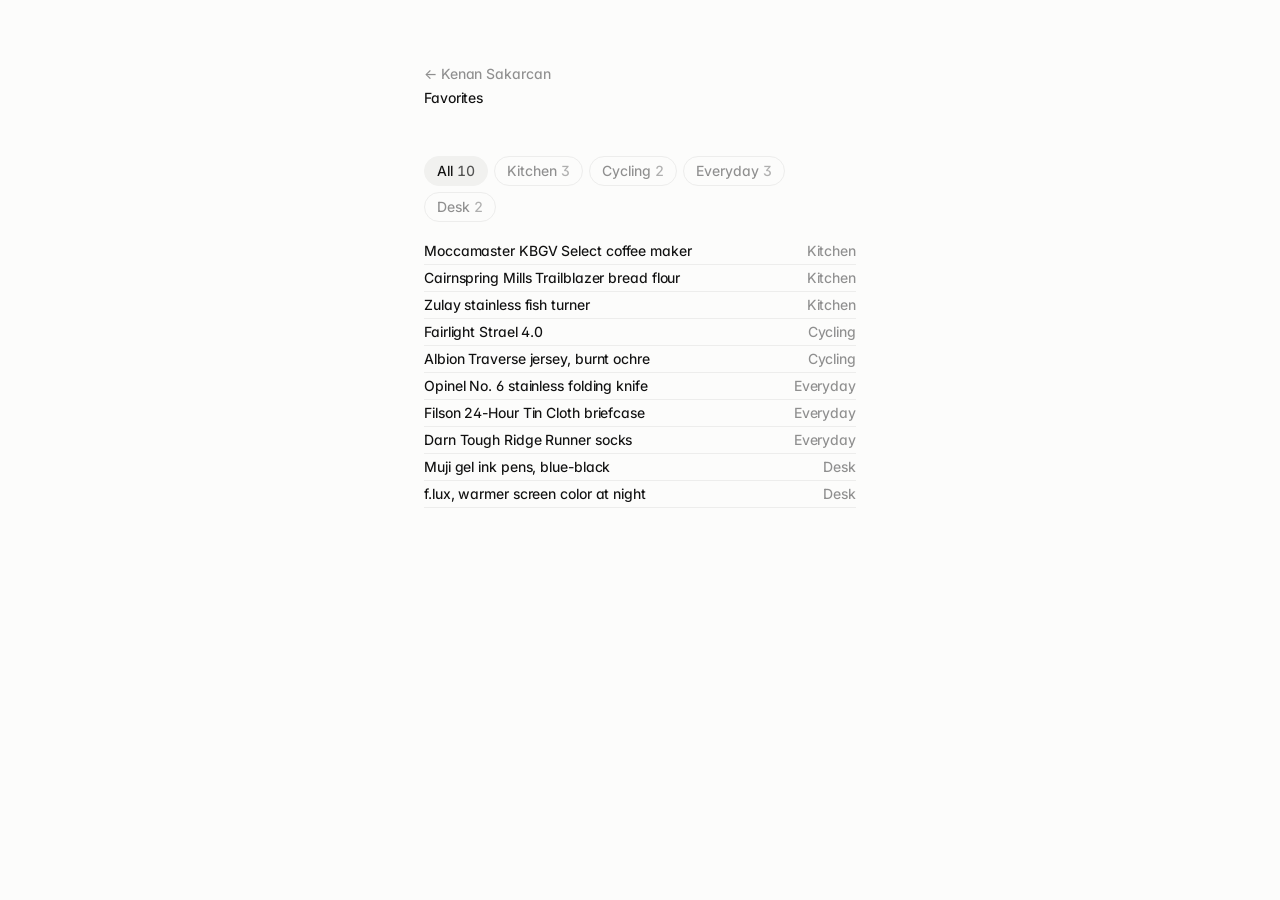
==== favorites/index.html @ 1b2c2ce7 "Show Favorites as a tight one-line list Co-Authored-By: Claude Opus 5.5 <noreply@anthropic.com>" ====
<!doctype html>
<html lang="en">
<head>
<meta charset="utf-8">
<meta name="viewport" content="width=device-width, initial-scale=1, viewport-fit=cover">
<title>Favorites | Kenan Sakarcan</title>
<meta name="description" content="Things Kenan Sakarcan uses and likes: kitchen, cycling, everyday carry and desk.">
<link rel="preconnect" href="https://fonts.googleapis.com">
<link rel="preconnect" href="https://fonts.gstatic.com" crossorigin>
<link rel="stylesheet" href="https://fonts.googleapis.com/css2?family=Inter:wght@400..600&display=swap">
<link rel="stylesheet" href="../pages.css">
</head>
<body>
<main class="page">
  <header>
    <a class="back" href="../">&larr; Kenan Sakarcan</a>
    <h1>Favorites</h1>
  </header>

  <section aria-label="Favorite things">
    <div class="filters" role="group" aria-label="Filter by category">
      <button type="button" class="chip" data-filter="all" aria-pressed="true">All<span class="count">10</span></button>
      <button type="button" class="chip" data-filter="kitchen" aria-pressed="false">Kitchen<span class="count">3</span></button>
      <button type="button" class="chip" data-filter="cycling" aria-pressed="false">Cycling<span class="count">2</span></button>
      <button type="button" class="chip" data-filter="everyday" aria-pressed="false">Everyday<span class="count">3</span></button>
      <button type="button" class="chip" data-filter="desk" aria-pressed="false">Desk<span class="count">2</span></button>
    </div>

    <div class="list" id="list">
      <a class="item" data-cat="kitchen" href="https://www.seattlecoffeegear.com/products/moccamaster-kbgv-select-coffee-maker?variant=53295195357491" target="_blank" rel="noopener"><span class="title">Moccamaster KBGV Select coffee maker</span><span class="meta">Kitchen</span></a>
      <a class="item" data-cat="kitchen" href="https://cairnspring.com/products/trailblazer-bread-flour" target="_blank" rel="noopener"><span class="title">Cairnspring Mills Trailblazer bread flour</span><span class="meta">Kitchen</span></a>
      <a class="item" data-cat="kitchen" href="https://www.amazon.com/dp/B091BNR2WJ" target="_blank" rel="noopener"><span class="title">Zulay stainless fish turner</span><span class="meta">Kitchen</span></a>
      <a class="item" data-cat="cycling" href="https://fairlightcycles.com/strael-4-0/" target="_blank" rel="noopener"><span class="title">Fairlight Strael 4.0</span><span class="meta">Cycling</span></a>
      <a class="item" data-cat="cycling" href="https://www.albioncycling.com/products/mens-traverse-jersey-burnt-ochre_" target="_blank" rel="noopener"><span class="title">Albion Traverse jersey, burnt ochre</span><span class="meta">Cycling</span></a>
      <a class="item" data-cat="everyday" href="https://www.woodcraft.com/products/opinel-no-6-stainless-steel-folding-pocketknife?variant=43403563991178" target="_blank" rel="noopener"><span class="title">Opinel No. 6 stainless folding knife</span><span class="meta">Everyday</span></a>
      <a class="item" data-cat="everyday" href="https://www.filson.com/products/24-hour-tin-cloth-briefcase-dark-tan-2" target="_blank" rel="noopener"><span class="title">Filson 24-Hour Tin Cloth briefcase</span><span class="meta">Everyday</span></a>
      <a class="item" data-cat="everyday" href="https://darntough.com/products/mens-merino-wool-ridge-runner-micro-crew-no-cushion-ultra-lightweight-running-socks?variant=44451176251578" target="_blank" rel="noopener"><span class="title">Darn Tough Ridge Runner socks</span><span class="meta">Everyday</span></a>
      <a class="item" data-cat="desk" href="https://www.muji.us/products/gel-ink-ballpoint-pen-knock-type-blue-black-10-pack-9a63007" target="_blank" rel="noopener"><span class="title">Muji gel ink pens, blue-black</span><span class="meta">Desk</span></a>
      <a class="item" data-cat="desk" href="https://justgetflux.com/" target="_blank" rel="noopener"><span class="title">f.lux, warmer screen color at night</span><span class="meta">Desk</span></a>
    </div>
  </section>
</main>
<script>
  (function () {
    var chips = Array.prototype.slice.call(document.querySelectorAll('.chip'));
    var cards = Array.prototype.slice.call(document.querySelectorAll('.item'));
    var names = chips.map(function (c) { return c.getAttribute('data-filter'); });
    function apply(cat) {
      if (names.indexOf(cat) < 0) cat = 'all';
      chips.forEach(function (c) { c.setAttribute('aria-pressed', String(c.getAttribute('data-filter') === cat)); });
      cards.forEach(function (card) { card.hidden = cat !== 'all' && card.getAttribute('data-cat') !== cat; });
    }
    chips.forEach(function (c) {
      c.addEventListener('click', function () {
        var cat = c.getAttribute('data-filter');
        apply(cat);
        try { history.replaceState(null, '', cat === 'all' ? location.pathname : '#' + cat); } catch (e) {}
      });
    });
    window.addEventListener('hashchange', function () { apply(location.hash.slice(1)); });
    apply(location.hash.slice(1));
  })();
</script>
</body>
</html>
---- pages.css ----
/* Shared styles for the inner pages (Favorites, Reads). Mirrors the homepage tokens. */
:root {
  --bg: #FCFCFB;
  --fg: #111111;
  --muted: #8F8F8F;
  --line: #EDEDEC;
  --font: "Inter", -apple-system, BlinkMacSystemFont, "Segoe UI", Helvetica, Arial, sans-serif;
  color-scheme: light;
  padding-top: env(safe-area-inset-top, 0px);
  padding-bottom: env(safe-area-inset-bottom, 0px);
}
@media (prefers-color-scheme: dark) {
  :root { --bg: #111111; --fg: #EDEDED; --muted: #7D7D7D; --line: #222222; color-scheme: dark; }
}

* { box-sizing: border-box; }
body {
  margin: 0;
  background: var(--bg);
  color: var(--fg);
  font-family: var(--font);
  font-size: 14px;
  line-height: 20px;
  font-weight: 460;
  letter-spacing: -0.09px;
  font-feature-settings: "cv11", "ss01";
  -webkit-font-smoothing: antialiased;
}
a { color: var(--fg); text-decoration: none; }
a:focus-visible { outline: 2px solid var(--fg); outline-offset: 2px; border-radius: 2px; }

.page {
  max-width: calc(432px + 32px);
  margin: 0 auto;
  padding-block: 64px 96px;
  padding-left: max(16px, env(safe-area-inset-left, 0px));
  padding-right: max(16px, env(safe-area-inset-right, 0px));
  display: grid;
  gap: 48px;
}

/* Header: back to home, then the page title */
.back { color: var(--muted); transition: color .15s; }
.back:hover { color: var(--fg); }
header { display: grid; gap: 4px; }
h1 { font-size: 14px; font-weight: 460; margin: 0; }
.intro { color: var(--muted); margin: 0; }

/* Groups: a muted label column on the left, hairline rows on the right */
.group { display: grid; grid-template-columns: 84px minmax(0, 1fr); gap: 0 16px; }
.group-label { color: var(--muted); padding-top: 6px; }
.rows { display: grid; }
.row {
  display: grid; grid-template-columns: minmax(0, 1fr) auto; gap: 16px; align-items: baseline;
  padding: 6px 0; border-top: 1px solid var(--line);
}
.row:first-child { border-top: 0; }
.row .meta { color: var(--muted); text-align: right; }
a.row:hover .title { color: var(--muted); }
.groups { display: grid; gap: 24px; }

@media (max-width: 420px) {
  .group { grid-template-columns: minmax(0, 1fr); }
  .group-label { padding-top: 0; margin-bottom: 2px; }
}
@media (prefers-reduced-motion: reduce) { * { transition: none !important; } }

/* ---------- Favorites list ---------- */
:root { --chip: #F1F1EF; }
@media (prefers-color-scheme: dark) { :root { --chip: #1C1C1C; } }


.filters { display: flex; flex-wrap: wrap; gap: 6px; margin: 0 0 16px; padding: 0; list-style: none; }
.chip {
  font: inherit; color: var(--muted); background: transparent;
  border: 1px solid var(--line); border-radius: 999px;
  padding: 4px 12px; cursor: pointer; transition: color .15s, background .15s, border-color .15s;
}
.chip .count { font-variant-numeric: tabular-nums; margin-left: 4px; opacity: .7; }
.chip:hover { color: var(--fg); }
.chip[aria-pressed="true"] { color: var(--fg); background: var(--chip); border-color: var(--chip); }
.chip:focus-visible { outline: 2px solid var(--fg); outline-offset: 2px; }

/* One item per line, single spaced, hairline between items */
.list { display: grid; }
.item {
  display: grid; grid-template-columns: minmax(0, 1fr) auto; gap: 16px; align-items: baseline;
  padding: 3px 0; border-bottom: 1px solid var(--line);
}
.item[hidden] { display: none; }
.item .meta { color: var(--muted); }
.item:hover .title { color: var(--muted); }
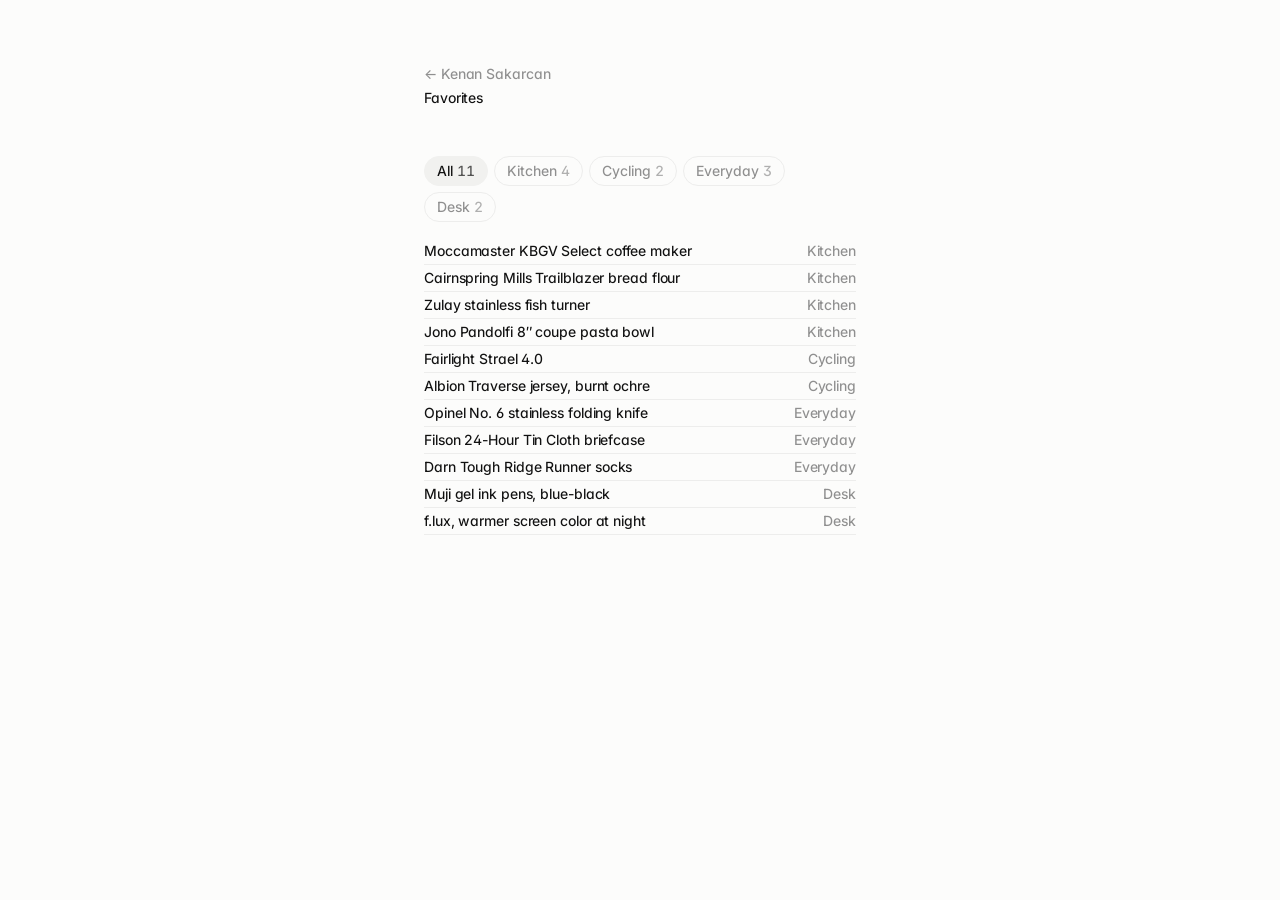
==== commit 07cf6a3e: "Add Jono Pandolfi coupe pasta bowl to Favorites Co-Authored-By: Claude Opus 5.5 <noreply@anthropic.c" ====
--- a/favorites/index.html
+++ b/favorites/index.html
@@ -19,8 +19,8 @@
 
   <section aria-label="Favorite things">
     <div class="filters" role="group" aria-label="Filter by category">
-      <button type="button" class="chip" data-filter="all" aria-pressed="true">All<span class="count">10</span></button>
-      <button type="button" class="chip" data-filter="kitchen" aria-pressed="false">Kitchen<span class="count">3</span></button>
+      <button type="button" class="chip" data-filter="all" aria-pressed="true">All<span class="count">11</span></button>
+      <button type="button" class="chip" data-filter="kitchen" aria-pressed="false">Kitchen<span class="count">4</span></button>
       <button type="button" class="chip" data-filter="cycling" aria-pressed="false">Cycling<span class="count">2</span></button>
       <button type="button" class="chip" data-filter="everyday" aria-pressed="false">Everyday<span class="count">3</span></button>
       <button type="button" class="chip" data-filter="desk" aria-pressed="false">Desk<span class="count">2</span></button>
@@ -30,6 +30,7 @@
       <a class="item" data-cat="kitchen" href="https://www.seattlecoffeegear.com/products/moccamaster-kbgv-select-coffee-maker?variant=53295195357491" target="_blank" rel="noopener"><span class="title">Moccamaster KBGV Select coffee maker</span><span class="meta">Kitchen</span></a>
       <a class="item" data-cat="kitchen" href="https://cairnspring.com/products/trailblazer-bread-flour" target="_blank" rel="noopener"><span class="title">Cairnspring Mills Trailblazer bread flour</span><span class="meta">Kitchen</span></a>
       <a class="item" data-cat="kitchen" href="https://www.amazon.com/dp/B091BNR2WJ" target="_blank" rel="noopener"><span class="title">Zulay stainless fish turner</span><span class="meta">Kitchen</span></a>
+      <a class="item" data-cat="kitchen" href="https://www.jonopandolfi.com/products/8-coupe-pasta-bowl?variant=37985765621912" target="_blank" rel="noopener"><span class="title">Jono Pandolfi 8&Prime; coupe pasta bowl</span><span class="meta">Kitchen</span></a>
       <a class="item" data-cat="cycling" href="https://fairlightcycles.com/strael-4-0/" target="_blank" rel="noopener"><span class="title">Fairlight Strael 4.0</span><span class="meta">Cycling</span></a>
       <a class="item" data-cat="cycling" href="https://www.albioncycling.com/products/mens-traverse-jersey-burnt-ochre_" target="_blank" rel="noopener"><span class="title">Albion Traverse jersey, burnt ochre</span><span class="meta">Cycling</span></a>
       <a class="item" data-cat="everyday" href="https://www.woodcraft.com/products/opinel-no-6-stainless-steel-folding-pocketknife?variant=43403563991178" target="_blank" rel="noopener"><span class="title">Opinel No. 6 stainless folding knife</span><span class="meta">Everyday</span></a>
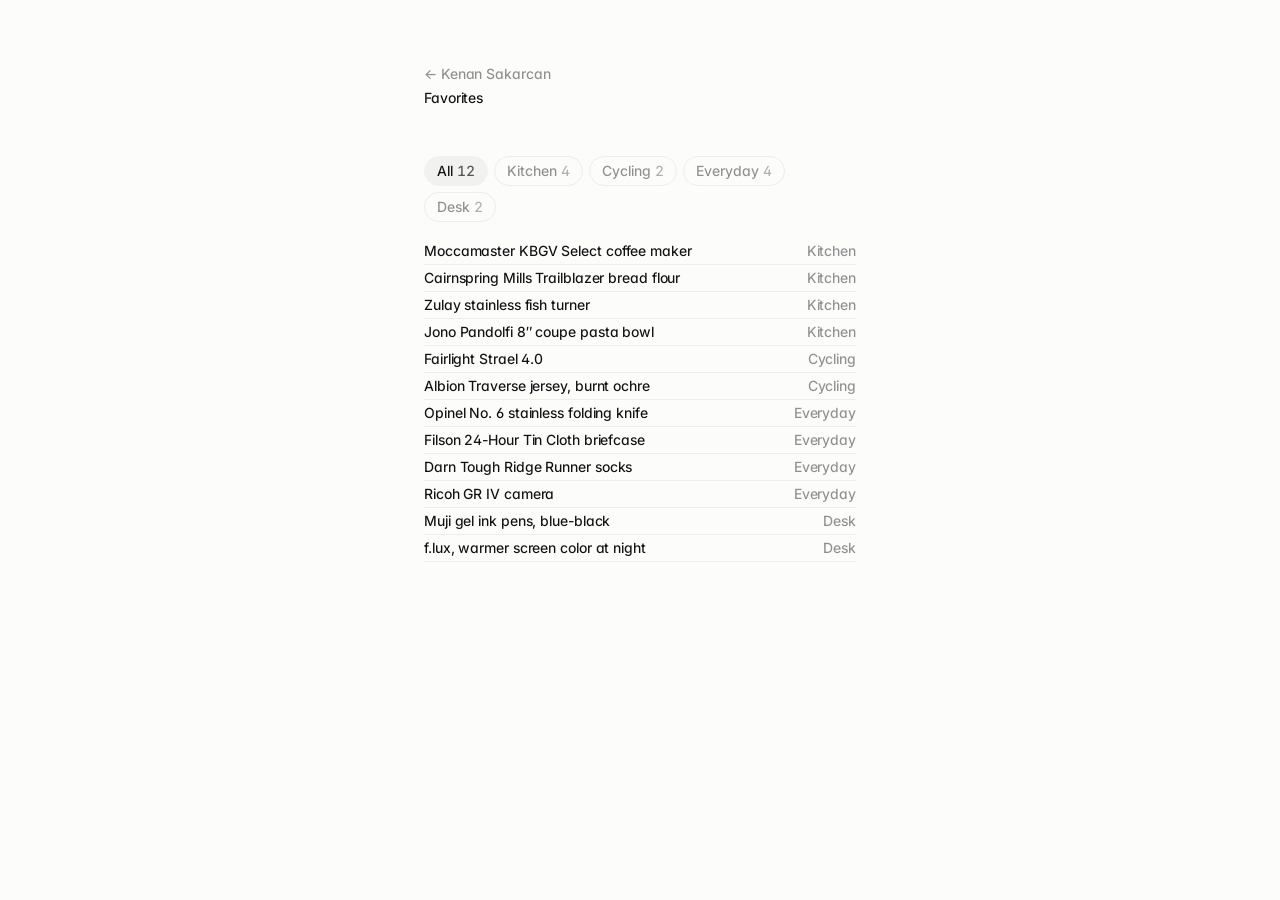
==== commit 586fa9fd: "Add Ricoh GR IV to Favorites Co-Authored-By: Claude Opus 5.5 <noreply@anthropic.com>" ====
--- a/favorites/index.html
+++ b/favorites/index.html
@@ -19,10 +19,10 @@
 
   <section aria-label="Favorite things">
     <div class="filters" role="group" aria-label="Filter by category">
-      <button type="button" class="chip" data-filter="all" aria-pressed="true">All<span class="count">11</span></button>
+      <button type="button" class="chip" data-filter="all" aria-pressed="true">All<span class="count">12</span></button>
       <button type="button" class="chip" data-filter="kitchen" aria-pressed="false">Kitchen<span class="count">4</span></button>
       <button type="button" class="chip" data-filter="cycling" aria-pressed="false">Cycling<span class="count">2</span></button>
-      <button type="button" class="chip" data-filter="everyday" aria-pressed="false">Everyday<span class="count">3</span></button>
+      <button type="button" class="chip" data-filter="everyday" aria-pressed="false">Everyday<span class="count">4</span></button>
       <button type="button" class="chip" data-filter="desk" aria-pressed="false">Desk<span class="count">2</span></button>
     </div>
 
@@ -36,6 +36,7 @@
       <a class="item" data-cat="everyday" href="https://www.woodcraft.com/products/opinel-no-6-stainless-steel-folding-pocketknife?variant=43403563991178" target="_blank" rel="noopener"><span class="title">Opinel No. 6 stainless folding knife</span><span class="meta">Everyday</span></a>
       <a class="item" data-cat="everyday" href="https://www.filson.com/products/24-hour-tin-cloth-briefcase-dark-tan-2" target="_blank" rel="noopener"><span class="title">Filson 24-Hour Tin Cloth briefcase</span><span class="meta">Everyday</span></a>
       <a class="item" data-cat="everyday" href="https://darntough.com/products/mens-merino-wool-ridge-runner-micro-crew-no-cushion-ultra-lightweight-running-socks?variant=44451176251578" target="_blank" rel="noopener"><span class="title">Darn Tough Ridge Runner socks</span><span class="meta">Everyday</span></a>
+      <a class="item" data-cat="everyday" href="https://www.ricoh-imaging.co.jp/english/products/gr-4/" target="_blank" rel="noopener"><span class="title">Ricoh GR IV camera</span><span class="meta">Everyday</span></a>
       <a class="item" data-cat="desk" href="https://www.muji.us/products/gel-ink-ballpoint-pen-knock-type-blue-black-10-pack-9a63007" target="_blank" rel="noopener"><span class="title">Muji gel ink pens, blue-black</span><span class="meta">Desk</span></a>
       <a class="item" data-cat="desk" href="https://justgetflux.com/" target="_blank" rel="noopener"><span class="title">f.lux, warmer screen color at night</span><span class="meta">Desk</span></a>
     </div>
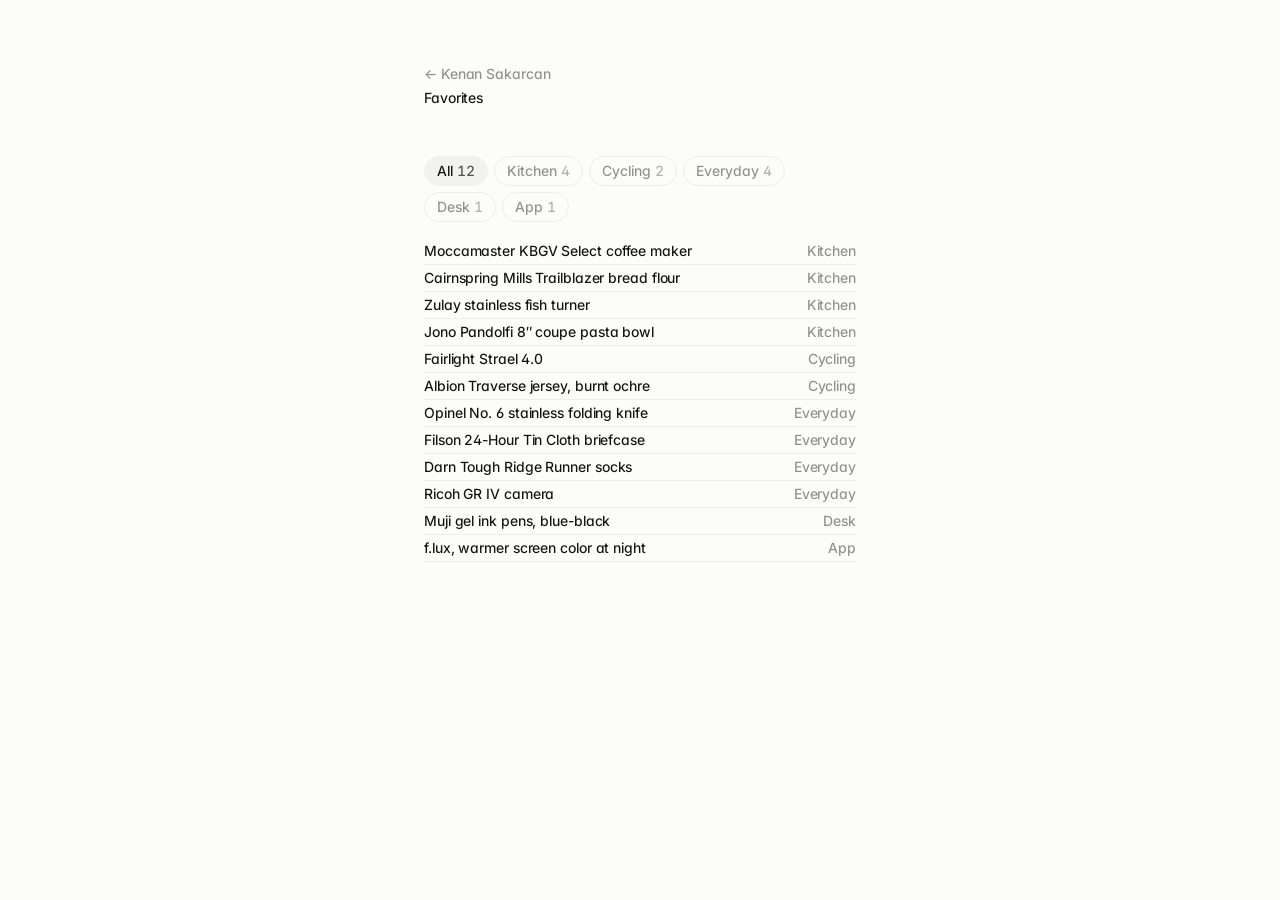
==== commit ce2d8f0d: "Label f.lux as an app in Favorites Co-Authored-By: Claude Opus 5.5 <noreply@anthropic.com>" ====
--- a/favorites/index.html
+++ b/favorites/index.html
@@ -23,7 +23,8 @@
       <button type="button" class="chip" data-filter="kitchen" aria-pressed="false">Kitchen<span class="count">4</span></button>
       <button type="button" class="chip" data-filter="cycling" aria-pressed="false">Cycling<span class="count">2</span></button>
       <button type="button" class="chip" data-filter="everyday" aria-pressed="false">Everyday<span class="count">4</span></button>
-      <button type="button" class="chip" data-filter="desk" aria-pressed="false">Desk<span class="count">2</span></button>
+      <button type="button" class="chip" data-filter="desk" aria-pressed="false">Desk<span class="count">1</span></button>
+      <button type="button" class="chip" data-filter="app" aria-pressed="false">App<span class="count">1</span></button>
     </div>
 
     <div class="list" id="list">
@@ -38,7 +39,7 @@
       <a class="item" data-cat="everyday" href="https://darntough.com/products/mens-merino-wool-ridge-runner-micro-crew-no-cushion-ultra-lightweight-running-socks?variant=44451176251578" target="_blank" rel="noopener"><span class="title">Darn Tough Ridge Runner socks</span><span class="meta">Everyday</span></a>
       <a class="item" data-cat="everyday" href="https://www.ricoh-imaging.co.jp/english/products/gr-4/" target="_blank" rel="noopener"><span class="title">Ricoh GR IV camera</span><span class="meta">Everyday</span></a>
       <a class="item" data-cat="desk" href="https://www.muji.us/products/gel-ink-ballpoint-pen-knock-type-blue-black-10-pack-9a63007" target="_blank" rel="noopener"><span class="title">Muji gel ink pens, blue-black</span><span class="meta">Desk</span></a>
-      <a class="item" data-cat="desk" href="https://justgetflux.com/" target="_blank" rel="noopener"><span class="title">f.lux, warmer screen color at night</span><span class="meta">Desk</span></a>
+      <a class="item" data-cat="app" href="https://justgetflux.com/" target="_blank" rel="noopener"><span class="title">f.lux, warmer screen color at night</span><span class="meta">App</span></a>
     </div>
   </section>
 </main>
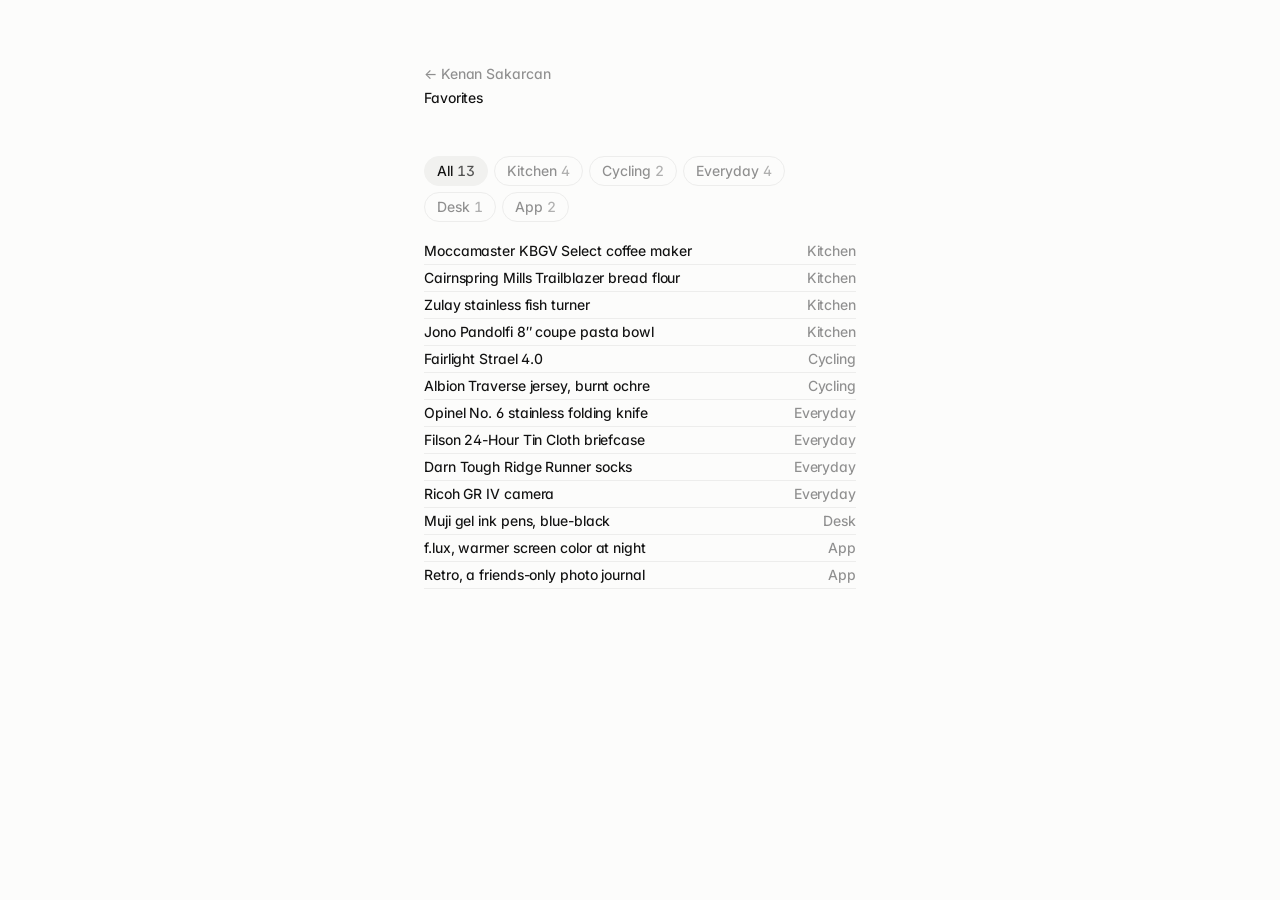
==== commit 9b13edaa: "Add Retro to favorite apps Co-Authored-By: Claude Opus 5.5 <noreply@anthropic.com>" ====
--- a/favorites/index.html
+++ b/favorites/index.html
@@ -19,12 +19,12 @@
 
   <section aria-label="Favorite things">
     <div class="filters" role="group" aria-label="Filter by category">
-      <button type="button" class="chip" data-filter="all" aria-pressed="true">All<span class="count">12</span></button>
+      <button type="button" class="chip" data-filter="all" aria-pressed="true">All<span class="count">13</span></button>
       <button type="button" class="chip" data-filter="kitchen" aria-pressed="false">Kitchen<span class="count">4</span></button>
       <button type="button" class="chip" data-filter="cycling" aria-pressed="false">Cycling<span class="count">2</span></button>
       <button type="button" class="chip" data-filter="everyday" aria-pressed="false">Everyday<span class="count">4</span></button>
       <button type="button" class="chip" data-filter="desk" aria-pressed="false">Desk<span class="count">1</span></button>
-      <button type="button" class="chip" data-filter="app" aria-pressed="false">App<span class="count">1</span></button>
+      <button type="button" class="chip" data-filter="app" aria-pressed="false">App<span class="count">2</span></button>
     </div>
 
     <div class="list" id="list">
@@ -40,6 +40,7 @@
       <a class="item" data-cat="everyday" href="https://www.ricoh-imaging.co.jp/english/products/gr-4/" target="_blank" rel="noopener"><span class="title">Ricoh GR IV camera</span><span class="meta">Everyday</span></a>
       <a class="item" data-cat="desk" href="https://www.muji.us/products/gel-ink-ballpoint-pen-knock-type-blue-black-10-pack-9a63007" target="_blank" rel="noopener"><span class="title">Muji gel ink pens, blue-black</span><span class="meta">Desk</span></a>
       <a class="item" data-cat="app" href="https://justgetflux.com/" target="_blank" rel="noopener"><span class="title">f.lux, warmer screen color at night</span><span class="meta">App</span></a>
+      <a class="item" data-cat="app" href="https://retro.app" target="_blank" rel="noopener"><span class="title">Retro, a friends-only photo journal</span><span class="meta">App</span></a>
     </div>
   </section>
 </main>
--- a/pages.css
+++ b/pages.css
@@ -90,3 +90,68 @@
 .item[hidden] { display: none; }
 .item .meta { color: var(--muted); }
 .item:hover .title { color: var(--muted); }
+
+/* ---------- Investment pitch pages ---------- */
+.pitch { display: grid; gap: 24px; }
+.pitch section { display: grid; gap: 8px; }
+.pitch h2 { font-size: 14px; font-weight: 600; margin: 0; }
+.pitch p { margin: 0; }
+.pitch em { font-style: normal; color: var(--muted); }
+.pitch .lede { margin: 0; }
+.pitch p a { text-decoration: underline; text-decoration-color: var(--muted); text-underline-offset: 2px; }
+.pitch p a:hover { color: var(--muted); }
+.pitch-table { width: 100%; border-collapse: collapse; font-variant-numeric: tabular-nums; }
+.pitch-table th { color: var(--muted); font-weight: 460; text-align: left; padding: 0 12px 6px 0; vertical-align: bottom; }
+.pitch-table td { padding: 6px 12px 6px 0; border-top: 1px solid var(--line); vertical-align: top; }
+.pitch-table th:last-child, .pitch-table td:last-child { padding-right: 0; }
+.pitch-table .num { text-align: right; white-space: nowrap; }
+.disclaimer { color: var(--muted); }
+.pitch-table tbody th { color: var(--fg); padding: 6px 12px 6px 0; border-top: 1px solid var(--line); vertical-align: top; text-align: left; }
+
+/* ---------- Investments table ---------- */
+.invest-table { width: 100%; border-collapse: collapse; font-variant-numeric: tabular-nums; }
+.invest-table th { color: var(--muted); font-weight: 460; text-align: left; padding: 0 0 6px; }
+.invest-table td { padding: 6px 0; border-top: 1px solid var(--line); }
+.invest-table th:last-child, .invest-table td:last-child { text-align: right; }
+.invest-table td:last-child { color: var(--muted); }
+.invest-table a { display: block; }
+.invest-table a:hover { color: var(--muted); }
+
+/* ---------- Projects and Writing ---------- */
+.proj-table { width: 100%; border-collapse: collapse; }
+.proj-table th { color: var(--muted); font-weight: 460; text-align: left; padding: 0 16px 6px 0; }
+.proj-table td { padding: 6px 16px 6px 0; border-top: 1px solid var(--line); vertical-align: top; }
+.proj-table th:last-child, .proj-table td:last-child { padding-right: 0; }
+.proj-table td:first-child { white-space: nowrap; }
+.proj-table td:last-child { color: var(--muted); }
+.proj-table a { text-decoration: underline; text-decoration-color: var(--muted); text-underline-offset: 2px; }
+.proj-table a:hover { color: var(--muted); }
+
+/* ---------- Project write-ups ---------- */
+.post { display: grid; gap: 14px; }
+.post h2 { font-size: 14px; font-weight: 600; margin: 14px 0 0; }
+.post h2.doc-title { margin-top: 22px; padding-top: 16px; border-top: 1px solid var(--line); }
+.post h3 { font-size: 14px; font-weight: 500; color: var(--muted); margin: 4px 0 -8px; }
+.post p, .post ul { margin: 0; }
+.post ul { padding-left: 18px; display: grid; gap: 6px; }
+.post strong { font-weight: 560; }
+.post figure { margin: 0; display: grid; gap: 6px; min-width: 0; }
+.post figure img { width: 100%; height: auto; display: block; border-radius: 6px; background: #fff; }
+.post > figure .tall { max-height: 520px; width: auto; max-width: 100%; }
+.post figcaption { color: var(--muted); font-size: 12px; line-height: 16px; }
+.post .pair { display: grid; grid-template-columns: 1fr 1fr; gap: 10px; align-items: start; }
+.post .pair img, .post .photo-soon { aspect-ratio: 3 / 4; object-fit: cover; }
+.post .photo-soon {
+  width: 100%; border-radius: 6px; border: 1px dashed var(--line); background: var(--chip);
+  display: grid; place-items: center; text-align: center; padding: 12px; color: var(--muted); font-size: 12px;
+}
+.post .table-wrap { overflow-x: auto; }
+.spec-table { width: 100%; border-collapse: collapse; font-size: 13px; line-height: 18px; }
+.spec-table th { color: var(--muted); font-weight: 460; text-align: left; padding: 0 10px 6px 0; vertical-align: bottom; }
+.spec-table td { padding: 6px 10px 6px 0; border-top: 1px solid var(--line); vertical-align: top; }
+.spec-table th:last-child, .spec-table td:last-child { padding-right: 0; color: var(--muted); }
+.spec-table td:nth-child(2) { white-space: nowrap; }
+.post pre {
+  margin: 0; padding: 12px 14px; overflow-x: auto; border-radius: 6px; background: var(--chip);
+  font: 12px/1.55 ui-monospace, "SF Mono", Menlo, Consolas, monospace;
+}
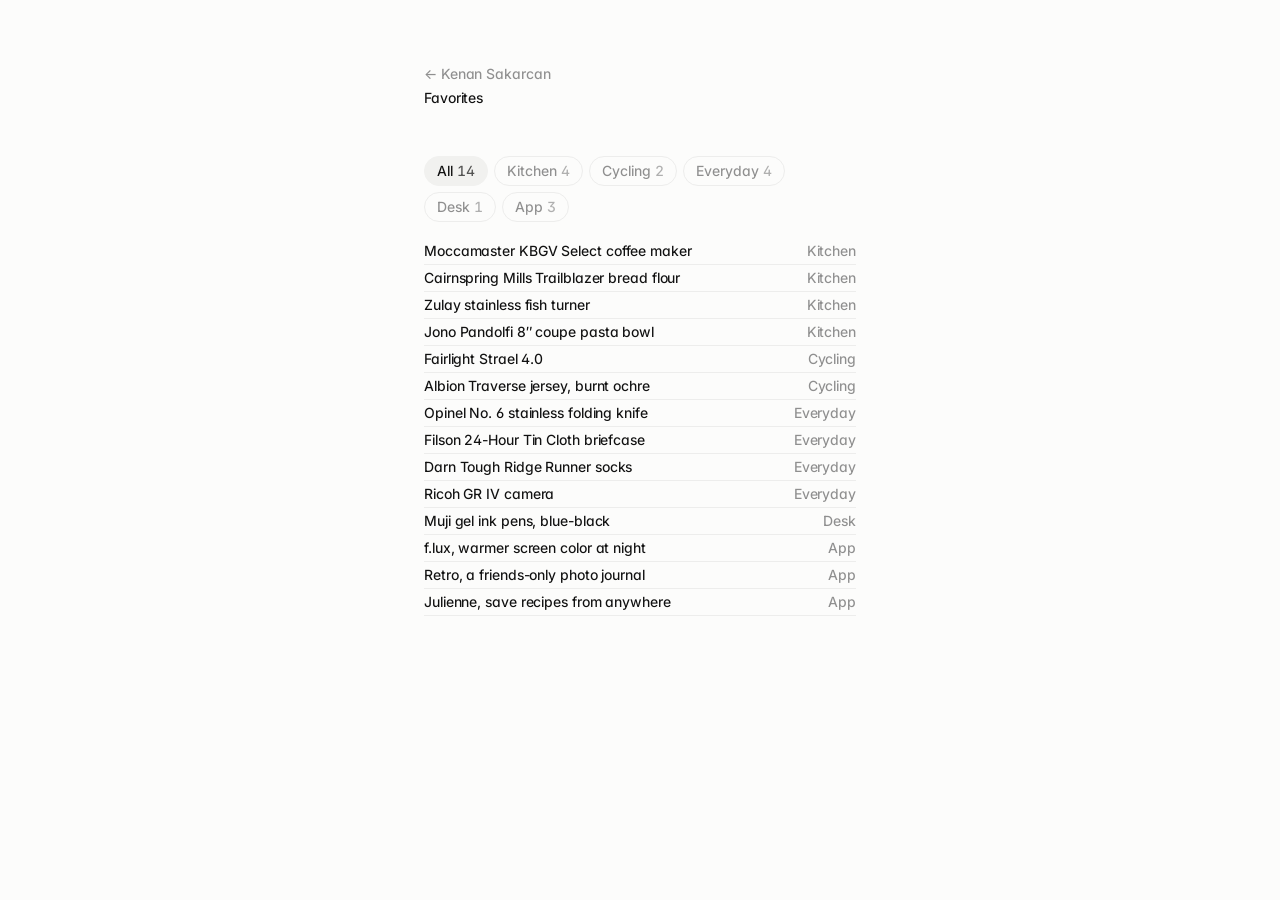
==== commit 096f4f46: "Add Julienne to favorite apps Co-Authored-By: Claude Opus 5.5 <noreply@anthropic.com>" ====
--- a/favorites/index.html
+++ b/favorites/index.html
@@ -19,12 +19,12 @@
 
   <section aria-label="Favorite things">
     <div class="filters" role="group" aria-label="Filter by category">
-      <button type="button" class="chip" data-filter="all" aria-pressed="true">All<span class="count">13</span></button>
+      <button type="button" class="chip" data-filter="all" aria-pressed="true">All<span class="count">14</span></button>
       <button type="button" class="chip" data-filter="kitchen" aria-pressed="false">Kitchen<span class="count">4</span></button>
       <button type="button" class="chip" data-filter="cycling" aria-pressed="false">Cycling<span class="count">2</span></button>
       <button type="button" class="chip" data-filter="everyday" aria-pressed="false">Everyday<span class="count">4</span></button>
       <button type="button" class="chip" data-filter="desk" aria-pressed="false">Desk<span class="count">1</span></button>
-      <button type="button" class="chip" data-filter="app" aria-pressed="false">App<span class="count">2</span></button>
+      <button type="button" class="chip" data-filter="app" aria-pressed="false">App<span class="count">3</span></button>
     </div>
 
     <div class="list" id="list">
@@ -41,6 +41,7 @@
       <a class="item" data-cat="desk" href="https://www.muji.us/products/gel-ink-ballpoint-pen-knock-type-blue-black-10-pack-9a63007" target="_blank" rel="noopener"><span class="title">Muji gel ink pens, blue-black</span><span class="meta">Desk</span></a>
       <a class="item" data-cat="app" href="https://justgetflux.com/" target="_blank" rel="noopener"><span class="title">f.lux, warmer screen color at night</span><span class="meta">App</span></a>
       <a class="item" data-cat="app" href="https://retro.app" target="_blank" rel="noopener"><span class="title">Retro, a friends-only photo journal</span><span class="meta">App</span></a>
+      <a class="item" data-cat="app" href="https://withjulienne.com" target="_blank" rel="noopener"><span class="title">Julienne, save recipes from anywhere</span><span class="meta">App</span></a>
     </div>
   </section>
 </main>
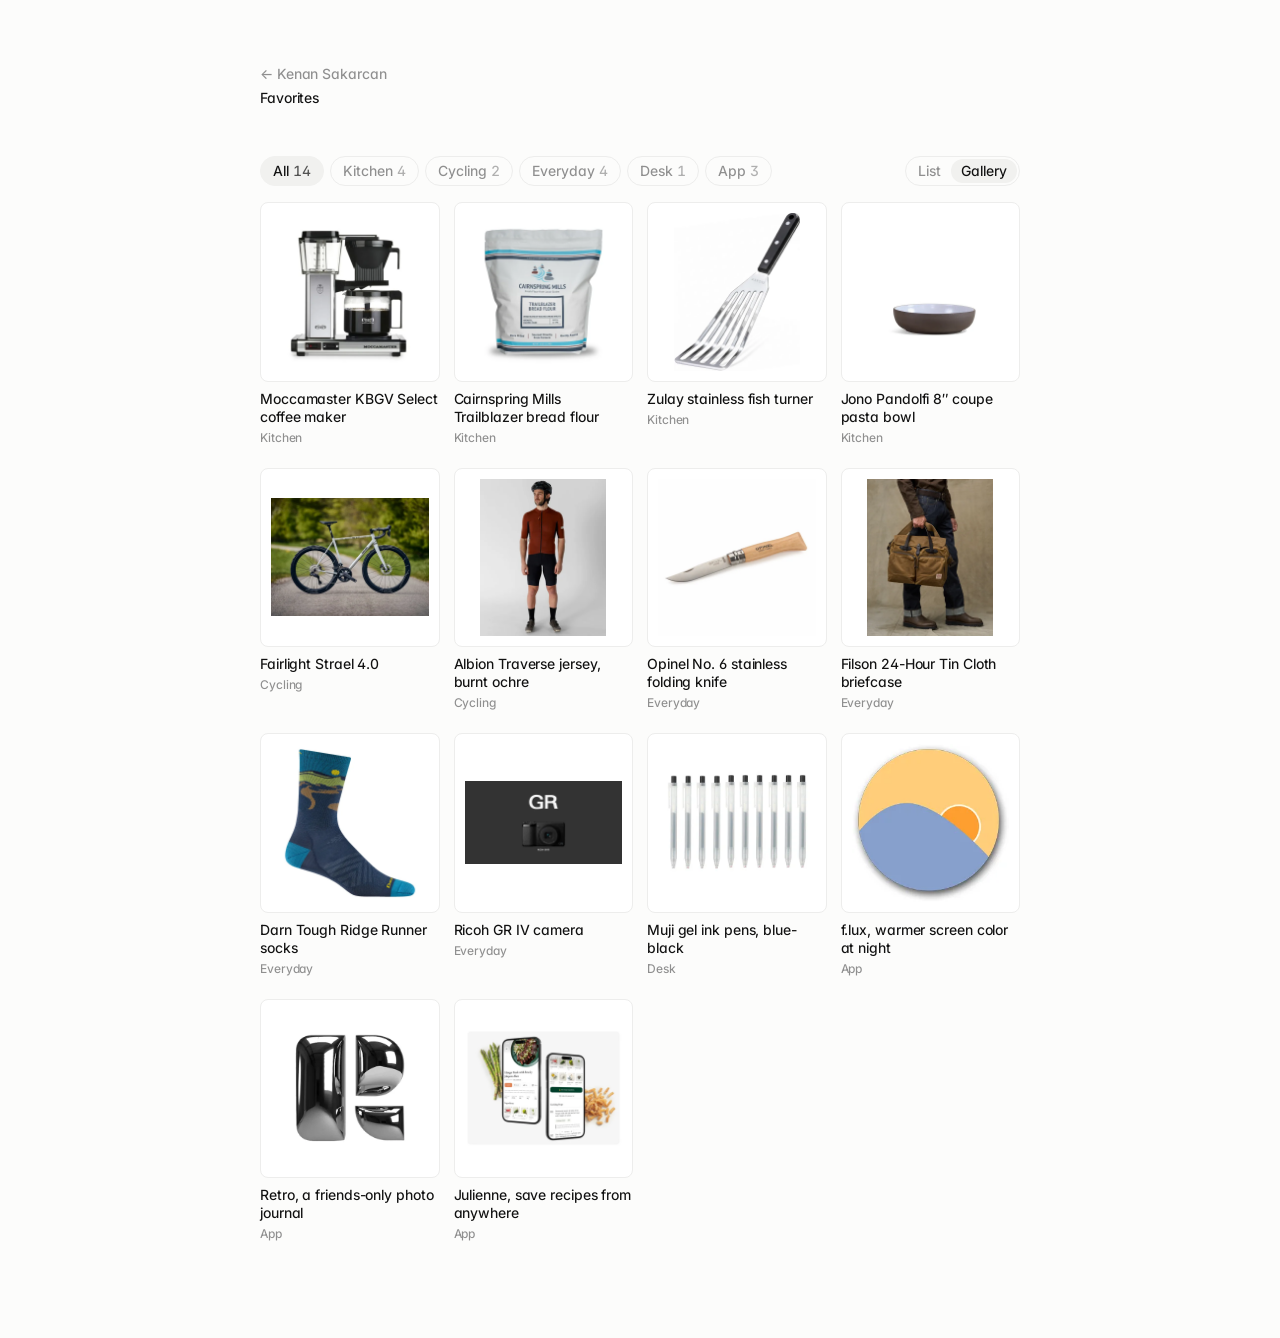
==== commit 1b3536d4: "Add a gallery view to Favorites, shown by default Each favorite gets a product image card; a List / " ====
--- a/favorites/index.html
+++ b/favorites/index.html
@@ -11,13 +11,14 @@
 <link rel="stylesheet" href="../pages.css">
 </head>
 <body>
-<main class="page">
+<main class="page gallery">
   <header>
     <a class="back" href="../">&larr; Kenan Sakarcan</a>
     <h1>Favorites</h1>
   </header>
 
   <section aria-label="Favorite things">
+    <div class="toolbar">
     <div class="filters" role="group" aria-label="Filter by category">
       <button type="button" class="chip" data-filter="all" aria-pressed="true">All<span class="count">14</span></button>
       <button type="button" class="chip" data-filter="kitchen" aria-pressed="false">Kitchen<span class="count">4</span></button>
@@ -26,22 +27,27 @@
       <button type="button" class="chip" data-filter="desk" aria-pressed="false">Desk<span class="count">1</span></button>
       <button type="button" class="chip" data-filter="app" aria-pressed="false">App<span class="count">3</span></button>
     </div>
+    <div class="view-toggle" role="group" aria-label="Choose a view">
+      <button type="button" data-view="list" aria-pressed="false">List</button>
+      <button type="button" data-view="gallery" aria-pressed="true">Gallery</button>
+    </div>
+    </div>
 
     <div class="list" id="list">
-      <a class="item" data-cat="kitchen" href="https://www.seattlecoffeegear.com/products/moccamaster-kbgv-select-coffee-maker?variant=53295195357491" target="_blank" rel="noopener"><span class="title">Moccamaster KBGV Select coffee maker</span><span class="meta">Kitchen</span></a>
-      <a class="item" data-cat="kitchen" href="https://cairnspring.com/products/trailblazer-bread-flour" target="_blank" rel="noopener"><span class="title">Cairnspring Mills Trailblazer bread flour</span><span class="meta">Kitchen</span></a>
-      <a class="item" data-cat="kitchen" href="https://www.amazon.com/dp/B091BNR2WJ" target="_blank" rel="noopener"><span class="title">Zulay stainless fish turner</span><span class="meta">Kitchen</span></a>
-      <a class="item" data-cat="kitchen" href="https://www.jonopandolfi.com/products/8-coupe-pasta-bowl?variant=37985765621912" target="_blank" rel="noopener"><span class="title">Jono Pandolfi 8&Prime; coupe pasta bowl</span><span class="meta">Kitchen</span></a>
-      <a class="item" data-cat="cycling" href="https://fairlightcycles.com/strael-4-0/" target="_blank" rel="noopener"><span class="title">Fairlight Strael 4.0</span><span class="meta">Cycling</span></a>
-      <a class="item" data-cat="cycling" href="https://www.albioncycling.com/products/mens-traverse-jersey-burnt-ochre_" target="_blank" rel="noopener"><span class="title">Albion Traverse jersey, burnt ochre</span><span class="meta">Cycling</span></a>
-      <a class="item" data-cat="everyday" href="https://www.woodcraft.com/products/opinel-no-6-stainless-steel-folding-pocketknife?variant=43403563991178" target="_blank" rel="noopener"><span class="title">Opinel No. 6 stainless folding knife</span><span class="meta">Everyday</span></a>
-      <a class="item" data-cat="everyday" href="https://www.filson.com/products/24-hour-tin-cloth-briefcase-dark-tan-2" target="_blank" rel="noopener"><span class="title">Filson 24-Hour Tin Cloth briefcase</span><span class="meta">Everyday</span></a>
-      <a class="item" data-cat="everyday" href="https://darntough.com/products/mens-merino-wool-ridge-runner-micro-crew-no-cushion-ultra-lightweight-running-socks?variant=44451176251578" target="_blank" rel="noopener"><span class="title">Darn Tough Ridge Runner socks</span><span class="meta">Everyday</span></a>
-      <a class="item" data-cat="everyday" href="https://www.ricoh-imaging.co.jp/english/products/gr-4/" target="_blank" rel="noopener"><span class="title">Ricoh GR IV camera</span><span class="meta">Everyday</span></a>
-      <a class="item" data-cat="desk" href="https://www.muji.us/products/gel-ink-ballpoint-pen-knock-type-blue-black-10-pack-9a63007" target="_blank" rel="noopener"><span class="title">Muji gel ink pens, blue-black</span><span class="meta">Desk</span></a>
-      <a class="item" data-cat="app" href="https://justgetflux.com/" target="_blank" rel="noopener"><span class="title">f.lux, warmer screen color at night</span><span class="meta">App</span></a>
-      <a class="item" data-cat="app" href="https://retro.app" target="_blank" rel="noopener"><span class="title">Retro, a friends-only photo journal</span><span class="meta">App</span></a>
-      <a class="item" data-cat="app" href="https://withjulienne.com" target="_blank" rel="noopener"><span class="title">Julienne, save recipes from anywhere</span><span class="meta">App</span></a>
+      <a class="item" data-cat="kitchen" href="https://www.seattlecoffeegear.com/products/moccamaster-kbgv-select-coffee-maker?variant=53295195357491" target="_blank" rel="noopener"><img class="thumb" src="img/moccamaster.webp" alt="" loading="lazy"><span class="title">Moccamaster KBGV Select coffee maker</span><span class="meta">Kitchen</span></a>
+      <a class="item" data-cat="kitchen" href="https://cairnspring.com/products/trailblazer-bread-flour" target="_blank" rel="noopener"><img class="thumb" src="img/cairnspring.webp" alt="" loading="lazy"><span class="title">Cairnspring Mills Trailblazer bread flour</span><span class="meta">Kitchen</span></a>
+      <a class="item" data-cat="kitchen" href="https://www.amazon.com/dp/B091BNR2WJ" target="_blank" rel="noopener"><img class="thumb" src="img/zulay.webp" alt="" loading="lazy"><span class="title">Zulay stainless fish turner</span><span class="meta">Kitchen</span></a>
+      <a class="item" data-cat="kitchen" href="https://www.jonopandolfi.com/products/8-coupe-pasta-bowl?variant=37985765621912" target="_blank" rel="noopener"><img class="thumb" src="img/jono-pandolfi.webp" alt="" loading="lazy"><span class="title">Jono Pandolfi 8&Prime; coupe pasta bowl</span><span class="meta">Kitchen</span></a>
+      <a class="item" data-cat="cycling" href="https://fairlightcycles.com/strael-4-0/" target="_blank" rel="noopener"><img class="thumb" src="img/fairlight.webp" alt="" loading="lazy"><span class="title">Fairlight Strael 4.0</span><span class="meta">Cycling</span></a>
+      <a class="item" data-cat="cycling" href="https://www.albioncycling.com/products/mens-traverse-jersey-burnt-ochre_" target="_blank" rel="noopener"><img class="thumb" src="img/albion.webp" alt="" loading="lazy"><span class="title">Albion Traverse jersey, burnt ochre</span><span class="meta">Cycling</span></a>
+      <a class="item" data-cat="everyday" href="https://www.woodcraft.com/products/opinel-no-6-stainless-steel-folding-pocketknife?variant=43403563991178" target="_blank" rel="noopener"><img class="thumb" src="img/opinel.webp" alt="" loading="lazy"><span class="title">Opinel No. 6 stainless folding knife</span><span class="meta">Everyday</span></a>
+      <a class="item" data-cat="everyday" href="https://www.filson.com/products/24-hour-tin-cloth-briefcase-dark-tan-2" target="_blank" rel="noopener"><img class="thumb" src="img/filson.webp" alt="" loading="lazy"><span class="title">Filson 24-Hour Tin Cloth briefcase</span><span class="meta">Everyday</span></a>
+      <a class="item" data-cat="everyday" href="https://darntough.com/products/mens-merino-wool-ridge-runner-micro-crew-no-cushion-ultra-lightweight-running-socks?variant=44451176251578" target="_blank" rel="noopener"><img class="thumb" src="img/darn-tough.webp" alt="" loading="lazy"><span class="title">Darn Tough Ridge Runner socks</span><span class="meta">Everyday</span></a>
+      <a class="item" data-cat="everyday" href="https://www.ricoh-imaging.co.jp/english/products/gr-4/" target="_blank" rel="noopener"><img class="thumb" src="img/ricoh.webp" alt="" loading="lazy"><span class="title">Ricoh GR IV camera</span><span class="meta">Everyday</span></a>
+      <a class="item" data-cat="desk" href="https://www.muji.us/products/gel-ink-ballpoint-pen-knock-type-blue-black-10-pack-9a63007" target="_blank" rel="noopener"><img class="thumb" src="img/muji.webp" alt="" loading="lazy"><span class="title">Muji gel ink pens, blue-black</span><span class="meta">Desk</span></a>
+      <a class="item" data-cat="app" href="https://justgetflux.com/" target="_blank" rel="noopener"><img class="thumb" src="img/flux.webp" alt="" loading="lazy"><span class="title">f.lux, warmer screen color at night</span><span class="meta">App</span></a>
+      <a class="item" data-cat="app" href="https://retro.app" target="_blank" rel="noopener"><img class="thumb" src="img/retro.webp" alt="" loading="lazy"><span class="title">Retro, a friends-only photo journal</span><span class="meta">App</span></a>
+      <a class="item" data-cat="app" href="https://withjulienne.com" target="_blank" rel="noopener"><img class="thumb" src="img/julienne.webp" alt="" loading="lazy"><span class="title">Julienne, save recipes from anywhere</span><span class="meta">App</span></a>
     </div>
   </section>
 </main>
@@ -64,6 +70,20 @@
     });
     window.addEventListener('hashchange', function () { apply(location.hash.slice(1)); });
     apply(location.hash.slice(1));
+
+    /* List or gallery view; the choice is remembered on this device */
+    var page = document.querySelector('main.page');
+    var views = Array.prototype.slice.call(document.querySelectorAll('.view-toggle button'));
+    function setView(v) {
+      if (v !== 'gallery') v = 'list';
+      page.classList.toggle('gallery', v === 'gallery');
+      views.forEach(function (b) { b.setAttribute('aria-pressed', String(b.getAttribute('data-view') === v)); });
+      try { localStorage.setItem('favorites-view', v); } catch (e) {}
+    }
+    views.forEach(function (b) { b.addEventListener('click', function () { setView(b.getAttribute('data-view')); }); });
+    var saved = null;
+    try { saved = localStorage.getItem('favorites-view'); } catch (e) {}
+    setView(saved || 'gallery');   /* gallery is the default view */
   })();
 </script>
 </body>
--- a/pages.css
+++ b/pages.css
@@ -91,6 +91,33 @@
 .item .meta { color: var(--muted); }
 .item:hover .title { color: var(--muted); }
 
+/* Toolbar: category filters on the left, List / Gallery switch on the right */
+.toolbar { display: flex; flex-wrap: wrap; gap: 10px; align-items: flex-start; justify-content: space-between; margin: 0 0 16px; }
+.toolbar .filters { margin: 0; }
+.view-toggle { display: inline-flex; flex: none; border: 1px solid var(--line); border-radius: 999px; padding: 2px; }
+.view-toggle button {
+  font: inherit; border: 0; background: transparent; color: var(--muted);
+  padding: 2px 10px; border-radius: 999px; cursor: pointer; transition: color .15s, background .15s;
+}
+.view-toggle button:hover { color: var(--fg); }
+.view-toggle button[aria-pressed="true"] { background: var(--chip); color: var(--fg); }
+.view-toggle button:focus-visible { outline: 2px solid var(--fg); outline-offset: 2px; }
+
+/* Gallery view: a wider page with image cards */
+.item .thumb { display: none; }
+.page.gallery { max-width: calc(760px + 32px); }
+.page.gallery .list { grid-template-columns: repeat(auto-fill, minmax(150px, 1fr)); gap: 22px 14px; }
+.page.gallery .item { display: flex; flex-direction: column; align-items: stretch; gap: 4px; padding: 0; border: 0; min-width: 0; }
+.page.gallery .item[hidden] { display: none; }
+.page.gallery .item .thumb {
+  display: block; width: 100%; aspect-ratio: 1; object-fit: contain; box-sizing: border-box;
+  background: #fff; border: 1px solid var(--line); border-radius: 8px; padding: 10px; margin-bottom: 4px;
+  transition: border-color .15s;
+}
+.page.gallery .item:hover .thumb { border-color: var(--muted); }
+.page.gallery .item .title { line-height: 18px; }
+.page.gallery .item .meta { font-size: 12px; line-height: 16px; }
+
 /* ---------- Investment pitch pages ---------- */
 .pitch { display: grid; gap: 24px; }
 .pitch section { display: grid; gap: 8px; }
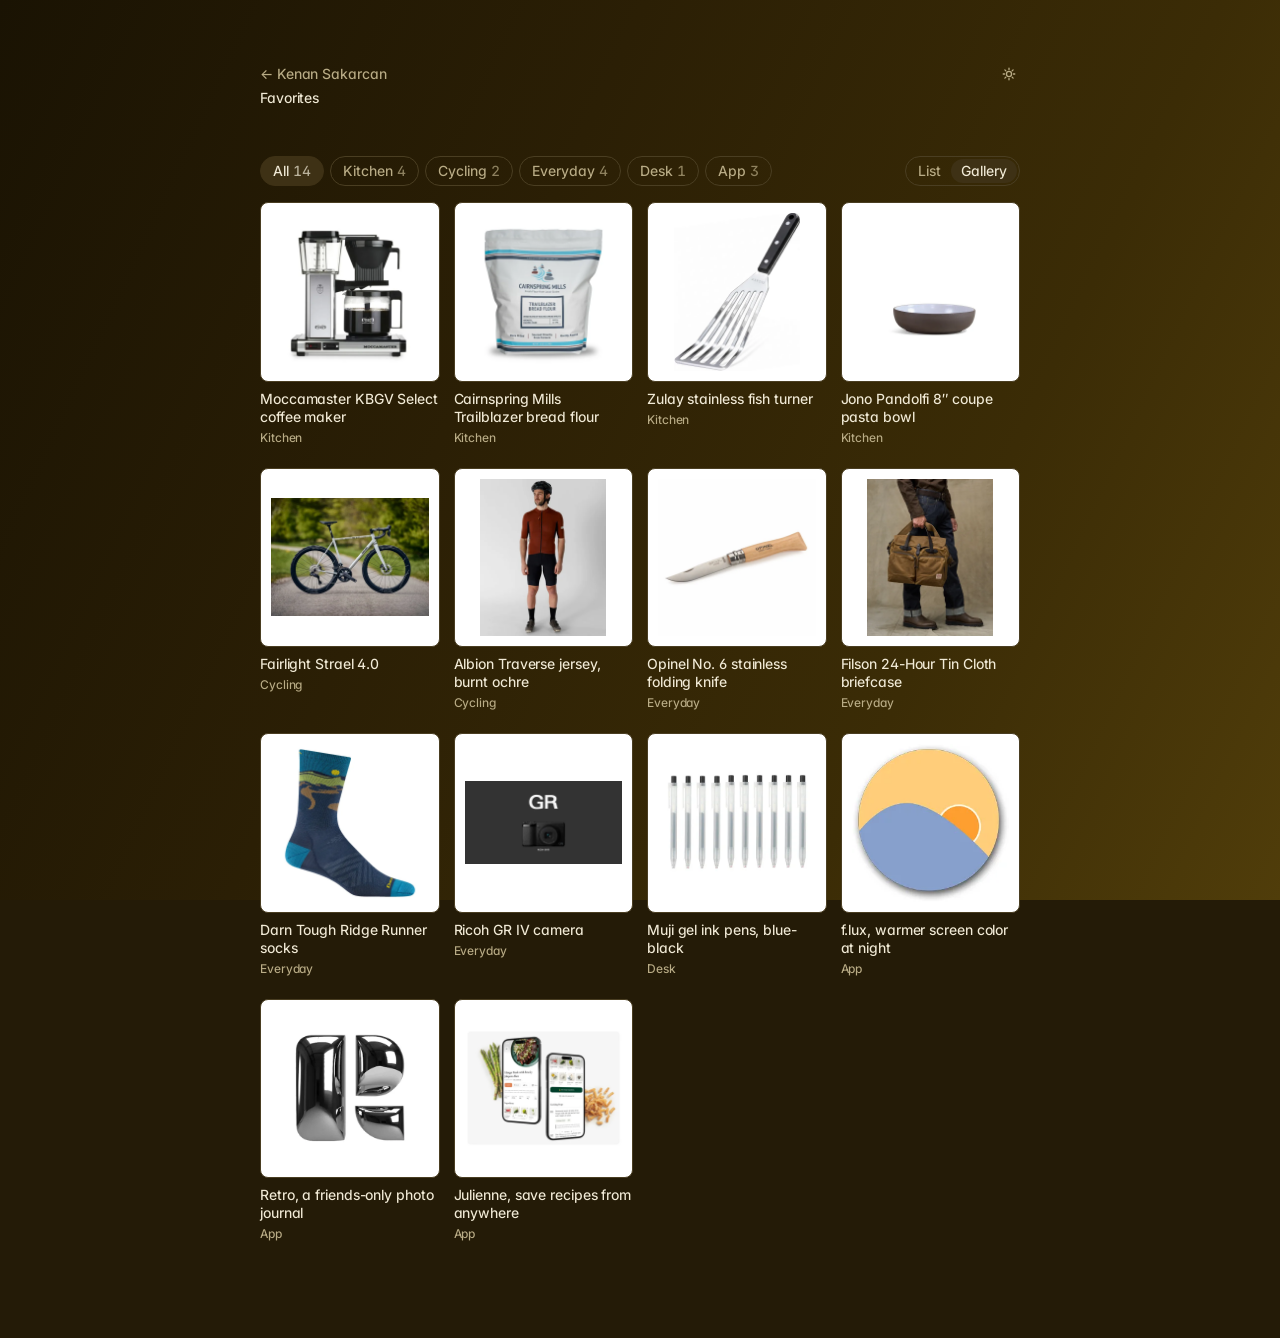
==== commit c6140a67: "Add olive-brown dark mode with sunset-based switching - Dark palette and gradient background taken f" ====
--- a/favorites/index.html
+++ b/favorites/index.html
@@ -2,6 +2,7 @@
 <html lang="en">
 <head>
 <meta charset="utf-8">
+<script src="/theme.js"></script>
 <meta name="viewport" content="width=device-width, initial-scale=1, viewport-fit=cover">
 <title>Favorites | Kenan Sakarcan</title>
 <meta name="description" content="Things Kenan Sakarcan uses and likes: kitchen, cycling, everyday carry and desk.">
@@ -9,6 +10,7 @@
 <link rel="preconnect" href="https://fonts.gstatic.com" crossorigin>
 <link rel="stylesheet" href="https://fonts.googleapis.com/css2?family=Inter:wght@400..600&display=swap">
 <link rel="stylesheet" href="../pages.css">
+<link rel="stylesheet" href="/theme.css">
 </head>
 <body>
 <main class="page gallery">
--- a/pages.css
+++ b/pages.css
@@ -8,9 +8,6 @@
   color-scheme: light;
   padding-top: env(safe-area-inset-top, 0px);
   padding-bottom: env(safe-area-inset-bottom, 0px);
-}
-@media (prefers-color-scheme: dark) {
-  :root { --bg: #111111; --fg: #EDEDED; --muted: #7D7D7D; --line: #222222; color-scheme: dark; }
 }
 
 * { box-sizing: border-box; }
@@ -67,7 +64,6 @@
 
 /* ---------- Favorites list ---------- */
 :root { --chip: #F1F1EF; }
-@media (prefers-color-scheme: dark) { :root { --chip: #1C1C1C; } }
 
 
 .filters { display: flex; flex-wrap: wrap; gap: 6px; margin: 0 0 16px; padding: 0; list-style: none; }
@@ -182,3 +178,17 @@
   margin: 0; padding: 12px 14px; overflow-x: auto; border-radius: 6px; background: var(--chip);
   font: 12px/1.55 ui-monospace, "SF Mono", Menlo, Consolas, monospace;
 }
+
+/* ---------- Investment returns ---------- */
+:root { --up: #1F7A4D; --down: #B4432F; }
+.up { color: var(--up); }
+.down { color: var(--down); }
+.intro.since { color: var(--muted); font-variant-numeric: tabular-nums; }
+.invest-table .num { text-align: right; font-variant-numeric: tabular-nums; }
+.invest-table td:nth-child(2) { color: var(--muted); white-space: nowrap; }
+.invest-table th.num { white-space: nowrap; }
+.invest-table td.ret { color: var(--fg); }
+.invest-table td.ret.up { color: var(--up); }
+.invest-table td.ret.down { color: var(--down); }
+.invest-table th + th, .invest-table td + td { padding-left: 12px; }
+.table-note { color: var(--muted); font-size: 12px; line-height: 16px; margin: 12px 0 0; }
--- a/theme.css
+++ b/theme.css
@@ -0,0 +1,40 @@
+/* Dark mode: a deep olive-brown palette taken from Kenan's reference image.
+   Applies when the visitor picks dark with the switch, or when their device is in
+   dark mode and they haven't picked light. Loaded after each page's own styles. */
+:root[data-theme="dark"] {
+  --bg: #241B07; --fg: #F1EAD6; --muted: #B9AC86; --line: #4A3E22; --underline: #6E6140;
+  --ph: #3A2E12; --chip: #3E3115; --up: #8FD6A8; --down: #F29A82;
+  color-scheme: dark;
+}
+@media (prefers-color-scheme: dark) {
+  :root:not([data-theme="light"]) {
+    --bg: #241B07; --fg: #F1EAD6; --muted: #B9AC86; --line: #4A3E22; --underline: #6E6140;
+    --ph: #3A2E12; --chip: #3E3115; --up: #8FD6A8; --down: #F29A82;
+    color-scheme: dark;
+  }
+}
+/* The soft gradient from the image, fixed behind the page */
+:root[data-theme="dark"] body {
+  background: var(--bg) linear-gradient(115deg, #1A1303 0%, #2B1F05 38%, #3B2C06 72%, #503D0A 100%) fixed;
+}
+@media (prefers-color-scheme: dark) {
+  :root:not([data-theme="light"]) body {
+    background: var(--bg) linear-gradient(115deg, #1A1303 0%, #2B1F05 38%, #3B2C06 72%, #503D0A 100%) fixed;
+  }
+}
+/* Light pencil lines on the floating paper plane */
+:root[data-theme="dark"] #plane-fly image { filter: invert(1) sepia(.35) brightness(.95); }
+@media (prefers-color-scheme: dark) { :root:not([data-theme="light"]) #plane-fly image { filter: invert(1) sepia(.35) brightness(.95); } }
+
+/* Light / dark switch */
+.theme-btn {
+  display: inline-grid; place-items: center; width: 22px; height: 22px; margin: -1px 0; padding: 0;
+  border: 0; border-radius: 6px; background: transparent; color: var(--muted); cursor: pointer;
+  transition: color .15s, background .15s;
+}
+.theme-btn:hover { color: var(--fg); background: var(--ph, var(--chip)); }
+.theme-btn:focus-visible { outline: 2px solid var(--fg); outline-offset: 2px; }
+.theme-btn svg { width: 14px; height: 14px; fill: none; stroke: currentColor; stroke-width: 1.5; stroke-linecap: round; stroke-linejoin: round; }
+header.has-theme-btn { position: relative; }
+header.has-theme-btn > .theme-btn { position: absolute; top: 0; right: 0; }
+@media (prefers-reduced-motion: reduce) { .theme-btn { transition: none; } }
